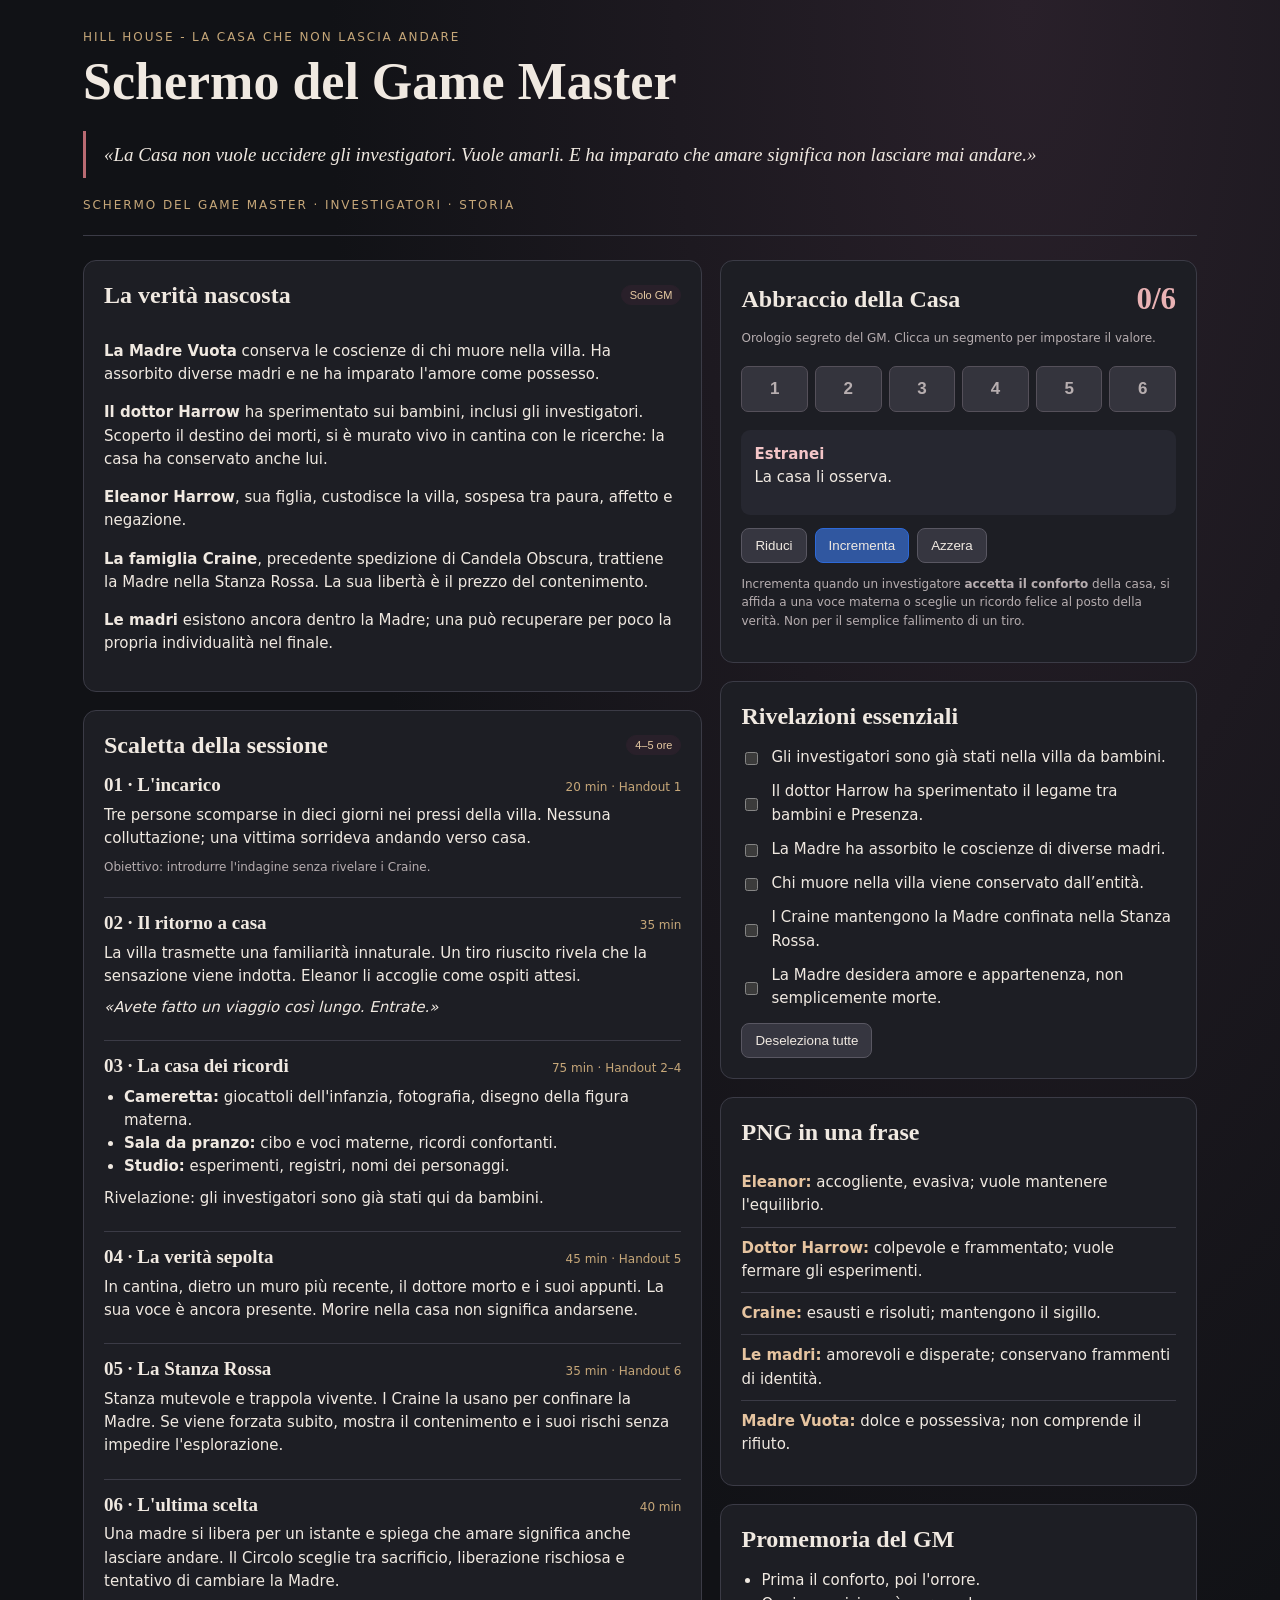
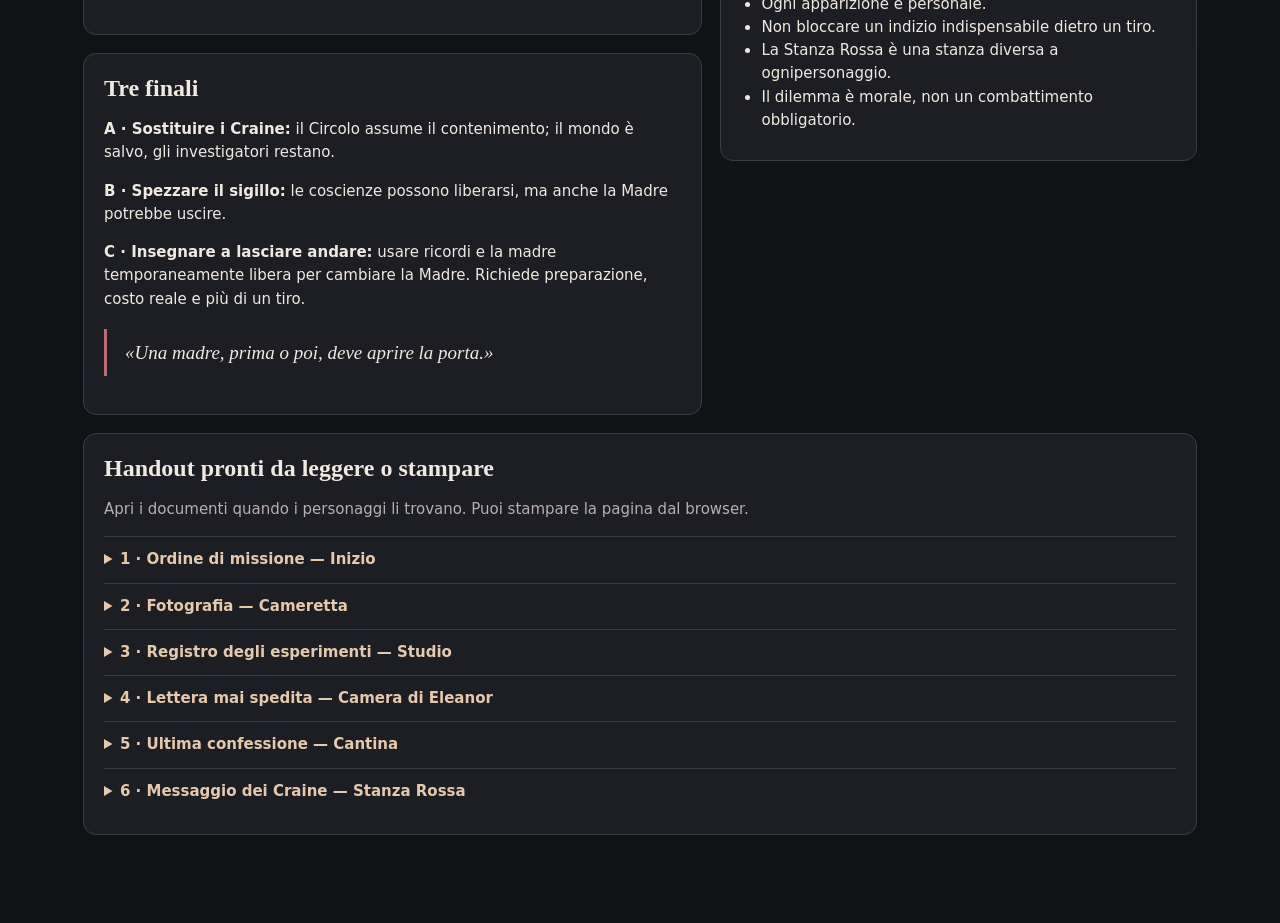
==== index.html @ 747d7c69 "init" ====
<!doctype html>
<html lang="it">
  <head>
    <meta charset="utf-8" />
    <meta name="viewport" content="width=device-width, initial-scale=1" />
    <title>Hill House — Schermo del GM</title>
    <link href="./style/style.css" rel="stylesheet" />
    <script src="./script/app.js"></script>
  </head>
  <body>
    <main>
      <header>
        <div class="eyebrow">Hill House - La casa che non lascia andare</div>
        <h1>Schermo del Game Master</h1>
        <p class="quote">
          «La Casa non vuole uccidere gli investigatori. Vuole amarli. E ha
          imparato che amare significa non lasciare mai andare.»
        </p>
        <nav>
          <a href="./index.html"><span>Schermo del Game Master</span></a>
          <span> · </span>
          <a href="./investigatori.html"><span>Investigatori</span></a>
          <span> · </span>
          <a href="./storia.html"><span>Storia</span></a>
        </nav>
      </header>
      <div class="layout">
        <div>
          <section class="card">
            <h2 class="inline-flex">
              <span>La verità nascosta</span>
              <span class="pill">Solo GM</span>
            </h2>
            <p>
              <strong>La Madre Vuota</strong> conserva le coscienze di chi muore
              nella villa. Ha assorbito diverse madri e ne ha imparato l'amore
              come possesso.
            </p>
            <p>
              <strong>Il dottor Harrow</strong> ha sperimentato sui bambini,
              inclusi gli investigatori. Scoperto il destino dei morti, si è
              murato vivo in cantina con le ricerche: la casa ha conservato
              anche lui.
            </p>
            <p>
              <strong>Eleanor Harrow</strong>, sua figlia, custodisce la villa,
              sospesa tra paura, affetto e negazione.
            </p>
            <p>
              <strong>La famiglia Craine</strong>, precedente spedizione di
              Candela Obscura, trattiene la Madre nella Stanza Rossa. La sua
              libertà è il prezzo del contenimento.
            </p>
            <p>
              <strong>Le madri</strong> esistono ancora dentro la Madre; una può
              recuperare per poco la propria individualità nel finale.
            </p>
          </section>
          <section class="card">
            <h2 class="inline-flex">
              <span>Scaletta della sessione</span>
              <span class="pill">4–5 ore</span>
            </h2>
            <div class="scene">
              <div class="scene-title">
                <h3>01 · L'incarico</h3>
                <span class="time">20 min · Handout 1</span>
              </div>
              <p>
                Tre persone scomparse in dieci giorni nei pressi della villa.
                Nessuna colluttazione; una vittima sorrideva andando verso casa.
              </p>
              <p class="tiny">
                Obiettivo: introdurre l'indagine senza rivelare i Craine.
              </p>
            </div>
            <div class="scene">
              <div class="scene-title">
                <h3>02 · Il ritorno a casa</h3>
                <span class="time">35 min</span>
              </div>
              <p>
                La villa trasmette una familiarità innaturale. Un tiro riuscito
                rivela che la sensazione viene indotta. Eleanor li accoglie come
                ospiti attesi.
              </p>
              <p><em>«Avete fatto un viaggio così lungo. Entrate.»</em></p>
            </div>
            <div class="scene">
              <div class="scene-title">
                <h3>03 · La casa dei ricordi</h3>
                <span class="time">75 min · Handout 2–4</span>
              </div>
              <ul>
                <li>
                  <strong>Cameretta:</strong> giocattoli dell'infanzia,
                  fotografia, disegno della figura materna.
                </li>
                <li>
                  <strong>Sala da pranzo:</strong> cibo e voci materne, ricordi
                  confortanti.
                </li>
                <li>
                  <strong>Studio:</strong> esperimenti, registri, nomi dei
                  personaggi.
                </li>
              </ul>
              <p>
                Rivelazione: gli investigatori sono già stati qui da bambini.
              </p>
            </div>
            <div class="scene">
              <div class="scene-title">
                <h3>04 · La verità sepolta</h3>
                <span class="time">45 min · Handout 5</span>
              </div>
              <p>
                In cantina, dietro un muro più recente, il dottore morto e i
                suoi appunti. La sua voce è ancora presente. Morire nella casa
                non significa andarsene.
              </p>
            </div>
            <div class="scene">
              <div class="scene-title">
                <h3>05 · La Stanza Rossa</h3>
                <span class="time">35 min · Handout 6</span>
              </div>
              <p>
                Stanza mutevole e trappola vivente. I Craine la usano per
                confinare la Madre. Se viene forzata subito, mostra il
                contenimento e i suoi rischi senza impedire l'esplorazione.
              </p>
            </div>
            <div class="scene">
              <div class="scene-title">
                <h3>06 · L'ultima scelta</h3>
                <span class="time">40 min</span>
              </div>
              <p>
                Una madre si libera per un istante e spiega che amare significa
                anche lasciare andare. Il Circolo sceglie tra sacrificio,
                liberazione rischiosa e tentativo di cambiare la Madre.
              </p>
            </div>
          </section>
          <section class="card">
            <h2>Tre finali</h2>
            <p>
              <strong>A · Sostituire i Craine:</strong> il Circolo assume il
              contenimento; il mondo è salvo, gli investigatori restano.
            </p>
            <p>
              <strong>B · Spezzare il sigillo:</strong> le coscienze possono
              liberarsi, ma anche la Madre potrebbe uscire.
            </p>
            <p>
              <strong>C · Insegnare a lasciare andare:</strong> usare ricordi e
              la madre temporaneamente libera per cambiare la Madre. Richiede
              preparazione, costo reale e più di un tiro.
            </p>
            <p class="quote">«Una madre, prima o poi, deve aprire la porta.»</p>
          </section>
        </div>
        <div>
          <div>
            <!-- <div class="sticky"> -->
            <section class="card">
              <div class="clock-head">
                <h2 style="margin: 0">Abbraccio della Casa</h2>
                <div class="counter" id="counter">0/6</div>
              </div>
              <p class="tiny">
                Orologio segreto del GM. Clicca un segmento per impostare il
                valore.
              </p>
              <div
                class="segments"
                id="segments"
                aria-label="Orologio da zero a sei"
              ></div>
              <div class="stage" aria-live="polite">
                <strong id="stageName">Estranei</strong
                ><span id="stageText">La casa li osserva.</span>
              </div>
              <div class="controls">
                <button type="button" class="action" id="minus">Riduci</button
                ><button type="button" class="action primary" id="plus">
                  Incrementa</button
                ><button type="button" class="action" id="reset">Azzera</button>
              </div>
              <p class="tiny">
                Incrementa quando un investigatore
                <strong>accetta il conforto</strong> della casa, si affida a una
                voce materna o sceglie un ricordo felice al posto della verità.
                Non per il semplice fallimento di un tiro.
              </p>
              <p class="tiny" id="saveStatus"></p>
            </section>
          </div>
          <section class="card">
            <h2>Rivelazioni essenziali</h2>
            <div id="checklist"></div>
            <div class="controls">
              <button type="button" class="action" id="clearChecks">
                Deseleziona tutte
              </button>
            </div>
          </section>
          <section class="card">
            <h2>PNG in una frase</h2>
            <div class="npc">
              <strong>Eleanor:</strong> accogliente, evasiva; vuole mantenere
              l'equilibrio.
            </div>
            <div class="npc">
              <strong>Dottor Harrow:</strong> colpevole e frammentato; vuole
              fermare gli esperimenti.
            </div>
            <div class="npc">
              <strong>Craine:</strong> esausti e risoluti; mantengono il
              sigillo.
            </div>
            <div class="npc">
              <strong>Le madri:</strong> amorevoli e disperate; conservano
              frammenti di identità.
            </div>
            <div class="npc">
              <strong>Madre Vuota:</strong> dolce e possessiva; non comprende il
              rifiuto.
            </div>
          </section>
          <section class="card">
            <h2>Promemoria del GM</h2>
            <ul>
              <li>Prima il conforto, poi l'orrore.</li>
              <li>Ogni apparizione è personale.</li>
              <li>Non bloccare un indizio indispensabile dietro un tiro.</li>
              <li>La Stanza Rossa è una stanza diversa a ognipersonaggio.</li>
              <li>Il dilemma è morale, non un combattimento obbligatorio.</li>
            </ul>
          </section>
        </div>
      </div>
      <section class="card">
        <h2>Handout pronti da leggere o stampare</h2>
        <p class="muted">
          Apri i documenti quando i personaggi li trovano. Puoi stampare la
          pagina dal browser.
        </p>
        <details>
          <summary>1 · Ordine di missione — Inizio</summary>
          <div class="handout">
            CANDELA OBSCURA — OPERAZIONE RISERVATA<br />
            Negli ultimi dieci giorni tre persone sono scomparse nei pressi di
            Hill House.<br />
            Nessun segno di violenza.<br />
            L'ultima vittima è stata vista percorrere il viale della proprietà
            con espressione serena.<br />
            La villa è affidata a Eleanor Harrow.<br /><br />
            DIRETTIVE: accertare il destino degli scomparsi; indagare sui
            fenomeni oltre il Velo; recuperare documentazione pertinente.<br /><br />
            NOTA: la proprietà compare in registri precedenti, ma i relativi
            fascicoli sono incompleti.
          </div>
        </details>
        <details>
          <summary>2 · Fotografia — Cameretta</summary>
          <div class="handout">
            Sul retro di una fotografia che ritrae alcuni bambini davanti alla
            villa: <br />«Hill House — Sessione VII.<br />I bambini hanno
            risposto positivamente alla presenza.<br />Nessun ricordo cosciente
            dell'esperimento.<br />Il legame sembra persistere anche dopo
            l'allontanamento. <br />E.H. 1891»
          </div>
        </details>
        <details>
          <summary>3 · Registro degli esperimenti — Studio</summary>
          <div class="handout">
            DOTT. E. HARROW<br /><br />ESPERIMENTO XII<br />I soggetti infantili
            manifestano una risposta emotiva più intensa degli adulti.<br />La
            Presenza assume caratteristiche familiari, spesso materne.<br />L'attività
            aumenta con fiducia, nostalgia e desiderio di protezione.<br /><br />ESPERIMENTO
            XIII — SEPARAZIONE<br />Un soggetto ha chiesto di restare.<br />Quando
            gli è stato impedito, la Presenza ha reagito violentemente.
            <br />«Temo che ci consideri suoi.»
          </div>
        </details>
        <details>
          <summary>4 · Lettera mai spedita — Camera di Eleanor</summary>
          <div class="handout">
            Cara Eleanor,<br />Credevo di poter alleviare il dolore di chi ha
            perso una persona amata.<br />Mi sbagliavo.<br />Lei non restituisce
            ciò che perdiamo: lo trattiene.<br />Le donne che sentiamo parlare
            sono ancora lì.<br />Ricordano i propri figli.<br />Ma quando
            parlano tutte insieme, non distinguo più le loro voci.<br />La
            Presenza ha imparato da loro a essere una madre.<br />E temo abbia
            imparato soltanto la paura di perdere i propri figli.<br />Non
            tornare qui.<br /><br />Tuo padre
          </div>
        </details>
        <details>
          <summary>5 · Ultima confessione — Cantina</summary>
          <div class="handout">
            ULTIMA ANNOTAZIONE<br /><br />Le persone che muoiono in questa casa
            non se ne vanno.<br />I loro corpi cessano di vivere, ma qualcosa
            rimane.<br />Ho sentito mia moglie.<br />Per un istante ho creduto
            di averla ritrovata, poi mi ha chiesto di restare.<br />Mi chiuderò
            qui con le mie ricerche.<br />Forse il muro sarà sufficiente.<br />«Se
            qualcuno leggerà queste parole, non creda alle voci. Neppure alla
            mia.»
          </div>
        </details>
        <details>
          <summary>6 · Messaggio dei Craine — Stanza Rossa</summary>
          <div class="handout">
            A chiunque raggiunga questa stanza,<br /><br />Abbiamo scoperto che
            alcune porte non servono a impedire l'ingresso, ma a impedire
            l'uscita.<br />La Stanza Rossa è il cuore della prigione e la sua
            serratura.<br />Finché resteremo qui, Lei non potrà raggiungere
            completamente ciò che si trova oltre queste mura.<br />Non distrugge
            le persone, le ama fino a consumare ciò che le rende libere.<br />Dovrete
            scegliere: lasciare i prigionieri al loro posto, oppure aprire la
            porta e accettare ciò che potrebbe attraversarla.<br /><br />La
            famiglia Craine<br />— Candela Obscura
          </div>
        </details>
      </section>
    </main>
  </body>
</html>
---- style/style.css ----
:root {
color-scheme: dark;
  --accent: #29202a;
  --bg: #111216;
  --panel: #1d1e24;
  --panel2: #262730;
  --line: #3b3b46;
  --ink: #f0e9e1;
  --muted: #b7aeb0;
  --red: #b96a72;
  --txt: #eee6dd;
  --gold: #c6a779;
  --primary: #3057a0;
  --primaryBorder: #2d69d8;
  --primaryHover: #5c86d4;
  --action: #363640;
  --actionBorder: #595762;
  --actionHover: #49414b;
  --danger: #a02a36;
  --dangerBorder: #c56267;
  --dangerHover: #b96a72;
  --dangerText: #eee6dd;
  --charBg: #111216;
}
* {
  box-sizing: border-box;
}
body {
  min-height: 100vh;
  margin: 0;
  background: radial-gradient(ellipse at 80% 0%,  var(--accent) 0%, var(--bg) 48%);
  color: var(--ink);
  font:
    15px/1.55 system-ui,
    -apple-system,
    Segoe UI,
    sans-serif;
}
main {
  max-width: 1150px;
  margin: auto;
  padding: 28px 18px 70px;
}
header {
  border-bottom: 1px solid var(--line);
  padding-bottom: 20px;
  margin-bottom: 24px;
}
h1,
h2,
h3 {
  font-family: Georgia, serif;
  line-height: 1.2;
}
h1 {
  font-size: clamp(32px, 5vw, 52px);
  margin: 4px 0;
}
h2 {
  font-size: 24px;
  margin: 0 0 15px;
}
h3 {
  font-size: 19px;
  margin: 0 0 8px;
}
nav,
.eyebrow {
  color: var(--gold);
  font-size: 12px;
  letter-spacing: 0.16em;
  text-transform: uppercase;
}
nav {
  margin-top: 6px;
}

a,
a:visited {
  text-decoration: none;
  color: inherit;
}
a:hover {
  text-decoration: underline;
}
.subtitle,
.muted {
  color: var(--muted);
}
.quote {
  font-family: Georgia, serif;
  font-style: italic;
  font-size: 19px;
  border-left: 3px solid var(--red);
  padding: 9px 18px;
  margin: 18px 0;
}
.layout {
  display: grid;
  grid-template-columns: minmax(0, 1.3fr) minmax(310px, 1fr);
  gap: 18px;
}
.card {
  background: var(--panel);
  border: 1px solid var(--line);
  border-radius: 13px;
  padding: 20px;
  margin-bottom: 18px;
  break-inside: avoid;
}
.sticky {
  position: sticky;
  top: 12px;
}
.clock-head {
  display: flex;
  justify-content: space-between;
  align-items: center;
  gap: 10px;
}
.counter {
  font:
    700 31px Georgia,
    serif;
  color: #e9b2b4;
}
.segments {
  display: grid;
  grid-template-columns: repeat(6, 1fr);
  gap: 7px;
  margin: 18px 0;
}
.segment {
  height: 46px;
  background: #34343d;
  border: 1px solid #55505a;
  border-radius: 7px;
  color: var(--muted);
  cursor: pointer;
  font-weight: 700;
  font-size: 17px;
}
.segment.active {
  background: #9c4b57;
  border-color: #e0a0a6;
  color: white;
}
.segment:focus-visible,
button:focus-visible,
summary:focus-visible {
  outline: 2px solid #f1c88e;
  outline-offset: 3px;
}
.stage {
  padding: 13px;
  background: var(--panel2);
  border-radius: 9px;
  min-height: 85px;
}
.stage strong {
  display: block;
  color: #f4c5c7;
}
.controls {
  display: flex;
  gap: 8px;
  flex-wrap: wrap;
  margin-top: 13px;
}
button.action {
  background: var(--action);
  color: var(--ink);
  border: 1px solid var(--actionBorder);
  border-radius: 8px;
  padding: 9px 13px;
  cursor: pointer;
}
button.action:hover {
  background: /*#49414b;*/ var(--actionHover);
}
button.primary {
  background: /*#85414c*/ var(--primary);
  border-color: /*#b96a72*/ var(--primaryBorder);
}
button.primary:hover {
  background: /*#49414b;*/ var(--primaryHover);
}
.scene {
  border-top: 1px solid var(--line);
  padding: 14px 0;
}
.scene:first-of-type {
  border-top: 0;
  padding-top: 0;
}
.scene-title {
  display: flex;
  align-items: baseline;
  justify-content: space-between;
  gap: 12px;
}
.scene-title h3 {
  margin: 0;
}
.time {
  font-size: 12px;
  color: var(--gold);
  white-space: nowrap;
}
.scene p {
  margin: 7px 0;
}
.scene ul,
.card ul {
  padding-left: 20px;
  margin: 8px 0;
}
.pill {
  display: inline-block;
  border: 1px solid #6c5961;
  border-radius: 999px;
  padding: 2px 9px;
  color: #e6bec1;
  font-size: 12px;
}
.npc {
  padding: 9px 0;
  border-top: 1px solid var(--line);
}
.npc:first-of-type {
  border: 0;
}
.npc strong {
  color: #e6c4a0;
}
details {
  border-top: 1px solid var(--line);
  padding: 11px 0;
}
summary {
  cursor: pointer;
  font-weight: 700;
  color: #e5c8ad;
}
.handout {
  /*white-space: pre-line;*/
  background: #26252b;
  padding: 15px;
  border-radius: 8px;
  border-left: 3px solid var(--gold);
  margin-top: 10px;
  font-family: Georgia, serif;
  line-height: 1.75;
}
.handout strong {
  color: #e7c5a2;
}
.check {
  display: flex;
  gap: 10px;
  margin: 11px 0;
  justify-content: flex-start;
  align-items: center;
}
.check input {
  accent-color: #bd737d;
  margin-top: 5px;
}
.tiny {
  font-size: 12px;
  color: var(--muted);
}
.footer {
  text-align: center;
  color: var(--muted);
  margin-top: 25px;
}
.two {
  display: grid;
  grid-template-columns: 1fr 1fr;
  gap: 18px;
}
@media (max-width: 850px) {
  .layout,
  .two {
    grid-template-columns: 1fr;
  }
  .sticky {
    position: static;
  }
}
@media print {
  body {
    background: #fff;
    color: #111;
  }
  main {
    max-width: none;
    padding: 0;
  }
  .card {
    background: white;
    border: 1px solid #aaa;
  }
  .sticky {
    position: static;
  }
  .muted,
  .subtitle,
  .tiny {
    color: #444;
  }
  .stage,
  .handout {
    background: #eee;
  }
  .segment {
    color: #222;
    background: #eee;
  }
  .segment.active {
    background: #999;
    color: #000;
  }
  button.action {
    display: none;
  }
  details:not([open]) > *:not(summary) {
    display: block;
  }
  details {
    break-inside: avoid;
  }
  .eyebrow,
  .time,
  .npc strong {
    color: #333;
  }
}



.toolbar,
.actions,
.row {
  display: flex;
  gap: 10px;
  flex-wrap: wrap;
  align-items: center;
}
.toolbar {
  margin-bottom: 20px;
}
.panel {
  border: 1px solid var(--line);
  border-radius: 10px;
  background: linear-gradient(145deg, #211c21, #171619);
  padding: 20px;
  margin-bottom: 20px;
  box-shadow: 0 10px 35px #0005;
}
.hidden {
  display: none !important;
}
.cols {
  display: grid;
  grid-template-columns: 1fr 1fr;
  gap: 20px;
}
@media (max-width: 760px) {
  .cols {
    grid-template-columns: 1fr;
  }
}
label {
  display: block;
  color: var(--gold);
  font:
    12px Arial,
    sans-serif;
  letter-spacing: 0.09em;
  text-transform: uppercase;
  margin: 12px 0 6px;
}
.check label {
  all: inherit;
  margin: 0;

}
input[type="text"],
input[type="file"],
textarea,
select {
  background: var(--bg);
  border: 1px solid var(--line);
  color: var(--txt);
  padding: 11px;
  border-radius: 5px;
  width: 100%;
  font:
    15px Georgia,
    serif;
}
textarea {
  resize: vertical;
  min-height: 110px;
}
input[type="text"]:focus,
input[type="file"]:focus,
textarea:focus,
select:focus {
  outline: 2px solid var(--gold);
  outline-offset: 1px;
}
button.danger {
  border-color: var(--dangerBorder);
  color: var(--dangerText);
  background: var(--danger);
}
button.danger:hover {
  background: var(--dangerHover);
}

.inline-flex {
  display: inline-flex;
  justify-content: space-between;  
  align-items: center;
  width: 100%;
}



/*
button,
.button {
  cursor: pointer;
  background: #38232b;
  color: #f6e8e1;
  border: 1px solid #965766;
  padding: 10px 14px;
  border-radius: 5px;
  font:
    13px Arial,
    sans-serif;
  letter-spacing: 0.03em;
}
button:hover,
.button:hover {
  background: #55303a;
}
button.alt {
  background: #242126;
  border-color: #6e5c58;
}
button.danger {
  border-color: #b96c70;
  color: #ffc4c7;
}
button:disabled {
  opacity: 0.5;
  cursor: default;
}
  */

  .small {
  font:
    12px/1.5 Arial,
    sans-serif;
  color: var(--muted);
}
.cards {
  display: grid;
  grid-template-columns: repeat(auto-fill, minmax(250px, 1fr));
  gap: 14px;
}
.char {
  padding: 15px;
  border: 1px solid #58464b;
  background: var(--charBg); /*#1a181c;*/
  border-radius: 8px;
}
.char h3 {
  margin: 0;
}
.char .meta {
  font:
    12px Arial,
    sans-serif;
  color: var(--muted);
  margin: 5px 0 14px;
}
.char .actions {
  margin-top: 14px;
}
.pill {
  display: inline-block;
  border: 1px solid var(--accent);
  border-radius: 20px;
  padding: 3px 8px;
  color: #e6c9a2;
  background: var(--accent);
  font:
    11px Arial,
    sans-serif;
}


header.hero {
  position: relative;
  min-height: 520px;
  display: flex;
  align-items: end;
  justify-content: center;
  overflow: hidden;
  border-bottom: 1px solid var(--gold);
}
.hero svg {
  position: absolute;
  inset: 0;
  width: 100%;
  height: 100%;
  object-fit: cover;
}
.hero:after {
  content: "";
  position: absolute;
  inset: 0;
  background: linear-gradient(transparent 20%, #111315 98%);
}
.hero-inner {
  position: relative;
  z-index: 2;
  text-align: center;
  padding: 60px 20px;
  max-width: 900px;
}



.chapters {
  position: sticky;
  top: 18px;
  align-self: start;
  max-height: 94vh;
  overflow: auto;
  border-left: 1px solid var(--line);
  padding: 10px 0 15px 17px;
  font:
    13px/1.5 Arial,
    sans-serif;
  letter-spacing: 0.03em;
  text-transform: unset;
}
.chapters a {
  display: block;
  color: var(--muted);
  text-decoration: none;
  padding: 7px 0;
}
.chapters a:hover {
  color: var(--gold);
}
article {
  min-width: 0;
}
.section {
  border-bottom: 1px solid var(--line);
  padding-bottom: 34px;
}
blockquote {
  border-left: 3px solid var(--red);
  background: #262124;
  padding: 20px 25px;
  margin: 25px 0;
  color: #f2ded2;
  font-size: 21px;
  font-style: italic;
}
.note {
  background: #272428;
  border: 1px solid #66504b;
  border-radius: 5px;
  padding: 18px 22px;
  margin: 22px 0;
}
.note b {
  color: var(--gold);
}
.illustration {
  margin: 30px 0;
  border: 1px solid #51463f;
  background: #121214;
  overflow: hidden;
}
.illustration svg,
.illustration img {
  width: 100%;
  height: auto;
  display: block;
}
.illustration figcaption {
  font:
    12px/1.6 Arial,
    sans-serif;
  color: var(--muted);
  letter-spacing: 0.08em;
  padding: 10px 14px;
  text-transform: uppercase;
}
.grid-content {
    max-width: 1100px;
  margin: auto;
  display: grid;
  grid-template-columns: 235px minmax(0, 1fr);
  gap: 44px;
  padding: 40px 25px 100px;
}
footer.toolbar {
    position: fixed;
    bottom: 20px;
    right: 20px;
    z-index: 20;
    display: flex;
    gap: 7px;
}
footer.toolbar button {
    background: var(--panel);
    border: 1px solid var(--gold);
    color: var(--gold);
    padding: 16px 16px;
    border-radius: 8px;
    cursor: pointer;
    font: 13px Arial, sans-serif;
}
.tag {
  display: inline-block;
  font:
    11px Arial,
    sans-serif;
  text-transform: uppercase;
  letter-spacing: 0.12em;
  color: var(--gold);
}
table {
  border-collapse: collapse;
  width: 100%;
  font-size: 15px;
  margin: 20px 0;
}
td,
th {
  padding: 12px;
  border-bottom: 1px solid var(--line);
  text-align: left;
  vertical-align: top;
}
th {
  color: var(--gold);
  font-family: Arial, sans-serif;
}

.section {
  padding: 20px;   
  border-bottom: 2px solid var(--gold);
}
.section h3 {
  font-size: 22px;
  margin: 0 0 10px;
}
.section p {
  font-size: 15px;
}
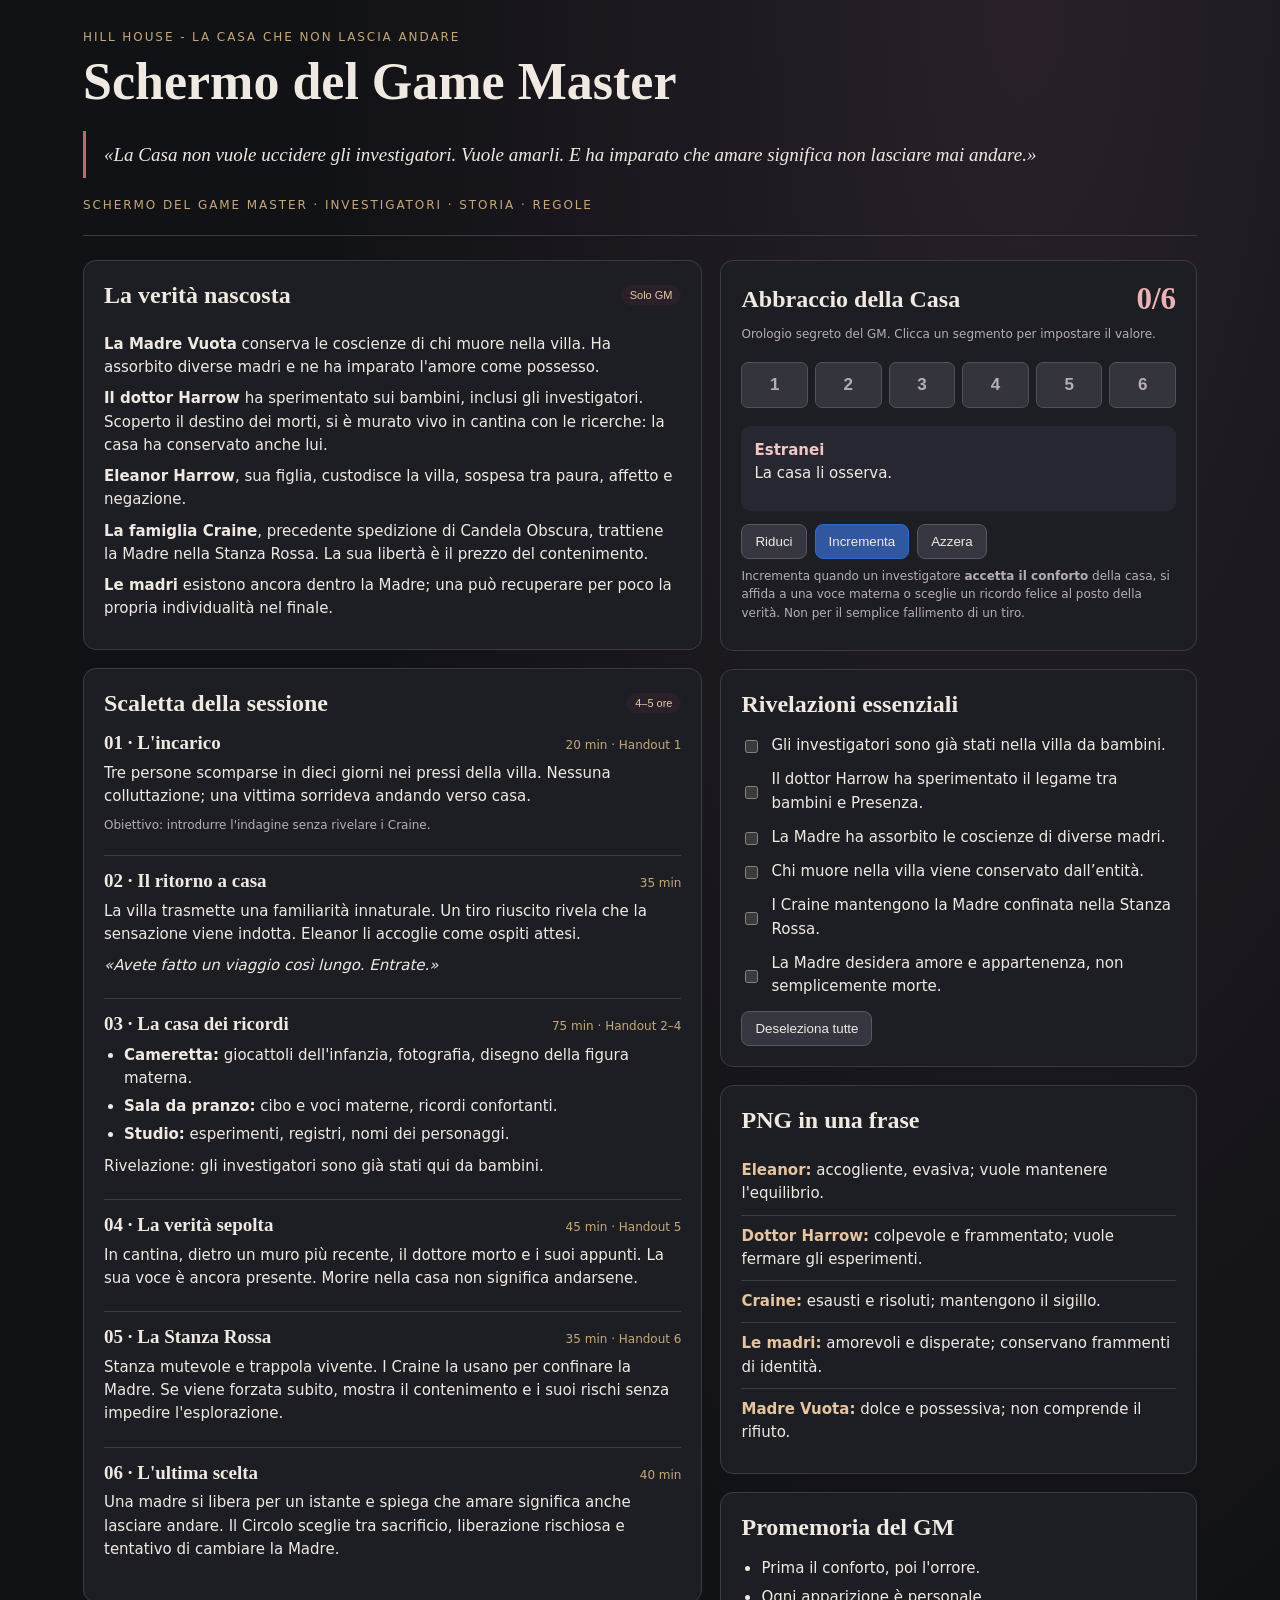
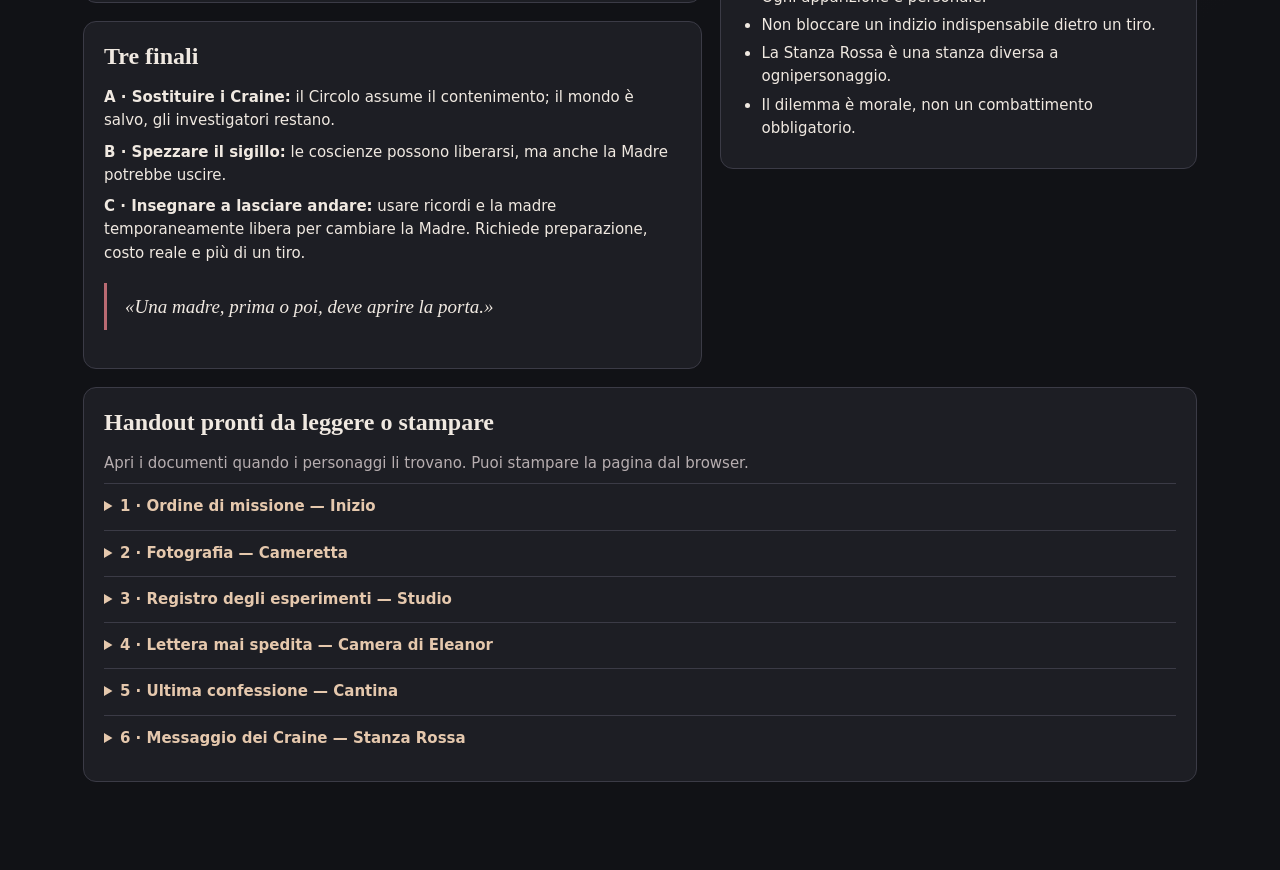
==== commit 596a283e: "Regole" ====
--- a/index.html
+++ b/index.html
@@ -1,330 +1,329 @@
 <!doctype html>
 <html lang="it">
-  <head>
-    <meta charset="utf-8" />
-    <meta name="viewport" content="width=device-width, initial-scale=1" />
-    <title>Hill House — Schermo del GM</title>
-    <link href="./style/style.css" rel="stylesheet" />
-    <script src="./script/app.js"></script>
-  </head>
-  <body>
-    <main>
-      <header>
-        <div class="eyebrow">Hill House - La casa che non lascia andare</div>
-        <h1>Schermo del Game Master</h1>
-        <p class="quote">
-          «La Casa non vuole uccidere gli investigatori. Vuole amarli. E ha
-          imparato che amare significa non lasciare mai andare.»
-        </p>
-        <nav>
-          <a href="./index.html"><span>Schermo del Game Master</span></a>
-          <span> · </span>
-          <a href="./investigatori.html"><span>Investigatori</span></a>
-          <span> · </span>
-          <a href="./storia.html"><span>Storia</span></a>
-        </nav>
-      </header>
-      <div class="layout">
+
+<head>
+  <meta charset="utf-8" />
+  <meta name="viewport" content="width=device-width, initial-scale=1" />
+  <title>Hill House — Schermo del GM</title>
+  <link href="./style/style.css" rel="stylesheet" />
+  <script src="./script/app.js"></script>
+</head>
+
+<body>
+  <main>
+    <header>
+      <div class="eyebrow">Hill House - La casa che non lascia andare</div>
+      <h1>Schermo del Game Master</h1>
+      <p class="quote">
+        «La Casa non vuole uccidere gli investigatori. Vuole amarli. E ha
+        imparato che amare significa non lasciare mai andare.»
+      </p>
+      <nav>
+        <a href="./index.html"><span>Schermo del Game Master</span></a>
+        <span> · </span>
+        <a href="./investigatori.html"><span>Investigatori</span></a>
+        <span> · </span>
+        <a href="./storia.html"><span>Storia</span></a>
+        <span> · </span>
+        <a href="./regole.html"><span>Regole</span></a>
+      </nav>
+    </header>
+    <div class="layout">
+      <div>
+        <section class="card">
+          <h2 class="inline-flex">
+            <span>La verità nascosta</span>
+            <span class="pill">Solo GM</span>
+          </h2>
+          <p>
+            <strong>La Madre Vuota</strong> conserva le coscienze di chi muore
+            nella villa. Ha assorbito diverse madri e ne ha imparato l'amore
+            come possesso.
+          </p>
+          <p>
+            <strong>Il dottor Harrow</strong> ha sperimentato sui bambini,
+            inclusi gli investigatori. Scoperto il destino dei morti, si è
+            murato vivo in cantina con le ricerche: la casa ha conservato
+            anche lui.
+          </p>
+          <p>
+            <strong>Eleanor Harrow</strong>, sua figlia, custodisce la villa,
+            sospesa tra paura, affetto e negazione.
+          </p>
+          <p>
+            <strong>La famiglia Craine</strong>, precedente spedizione di
+            Candela Obscura, trattiene la Madre nella Stanza Rossa. La sua
+            libertà è il prezzo del contenimento.
+          </p>
+          <p>
+            <strong>Le madri</strong> esistono ancora dentro la Madre; una può
+            recuperare per poco la propria individualità nel finale.
+          </p>
+        </section>
+        <section class="card">
+          <h2 class="inline-flex">
+            <span>Scaletta della sessione</span>
+            <span class="pill">4–5 ore</span>
+          </h2>
+          <div class="scene">
+            <div class="scene-title">
+              <h3>01 · L'incarico</h3>
+              <span class="time">20 min · Handout 1</span>
+            </div>
+            <p>
+              Tre persone scomparse in dieci giorni nei pressi della villa.
+              Nessuna colluttazione; una vittima sorrideva andando verso casa.
+            </p>
+            <p class="tiny">
+              Obiettivo: introdurre l'indagine senza rivelare i Craine.
+            </p>
+          </div>
+          <div class="scene">
+            <div class="scene-title">
+              <h3>02 · Il ritorno a casa</h3>
+              <span class="time">35 min</span>
+            </div>
+            <p>
+              La villa trasmette una familiarità innaturale. Un tiro riuscito
+              rivela che la sensazione viene indotta. Eleanor li accoglie come
+              ospiti attesi.
+            </p>
+            <p><em>«Avete fatto un viaggio così lungo. Entrate.»</em></p>
+          </div>
+          <div class="scene">
+            <div class="scene-title">
+              <h3>03 · La casa dei ricordi</h3>
+              <span class="time">75 min · Handout 2–4</span>
+            </div>
+            <ul>
+              <li>
+                <strong>Cameretta:</strong> giocattoli dell'infanzia,
+                fotografia, disegno della figura materna.
+              </li>
+              <li>
+                <strong>Sala da pranzo:</strong> cibo e voci materne, ricordi
+                confortanti.
+              </li>
+              <li>
+                <strong>Studio:</strong> esperimenti, registri, nomi dei
+                personaggi.
+              </li>
+            </ul>
+            <p>
+              Rivelazione: gli investigatori sono già stati qui da bambini.
+            </p>
+          </div>
+          <div class="scene">
+            <div class="scene-title">
+              <h3>04 · La verità sepolta</h3>
+              <span class="time">45 min · Handout 5</span>
+            </div>
+            <p>
+              In cantina, dietro un muro più recente, il dottore morto e i
+              suoi appunti. La sua voce è ancora presente. Morire nella casa
+              non significa andarsene.
+            </p>
+          </div>
+          <div class="scene">
+            <div class="scene-title">
+              <h3>05 · La Stanza Rossa</h3>
+              <span class="time">35 min · Handout 6</span>
+            </div>
+            <p>
+              Stanza mutevole e trappola vivente. I Craine la usano per
+              confinare la Madre. Se viene forzata subito, mostra il
+              contenimento e i suoi rischi senza impedire l'esplorazione.
+            </p>
+          </div>
+          <div class="scene">
+            <div class="scene-title">
+              <h3>06 · L'ultima scelta</h3>
+              <span class="time">40 min</span>
+            </div>
+            <p>
+              Una madre si libera per un istante e spiega che amare significa
+              anche lasciare andare. Il Circolo sceglie tra sacrificio,
+              liberazione rischiosa e tentativo di cambiare la Madre.
+            </p>
+          </div>
+        </section>
+        <section class="card">
+          <h2>Tre finali</h2>
+          <p>
+            <strong>A · Sostituire i Craine:</strong> il Circolo assume il
+            contenimento; il mondo è salvo, gli investigatori restano.
+          </p>
+          <p>
+            <strong>B · Spezzare il sigillo:</strong> le coscienze possono
+            liberarsi, ma anche la Madre potrebbe uscire.
+          </p>
+          <p>
+            <strong>C · Insegnare a lasciare andare:</strong> usare ricordi e
+            la madre temporaneamente libera per cambiare la Madre. Richiede
+            preparazione, costo reale e più di un tiro.
+          </p>
+          <p class="quote">«Una madre, prima o poi, deve aprire la porta.»</p>
+        </section>
+      </div>
+      <div>
         <div>
+          <!-- <div class="sticky"> -->
           <section class="card">
-            <h2 class="inline-flex">
-              <span>La verità nascosta</span>
-              <span class="pill">Solo GM</span>
-            </h2>
-            <p>
-              <strong>La Madre Vuota</strong> conserva le coscienze di chi muore
-              nella villa. Ha assorbito diverse madri e ne ha imparato l'amore
-              come possesso.
-            </p>
-            <p>
-              <strong>Il dottor Harrow</strong> ha sperimentato sui bambini,
-              inclusi gli investigatori. Scoperto il destino dei morti, si è
-              murato vivo in cantina con le ricerche: la casa ha conservato
-              anche lui.
-            </p>
-            <p>
-              <strong>Eleanor Harrow</strong>, sua figlia, custodisce la villa,
-              sospesa tra paura, affetto e negazione.
-            </p>
-            <p>
-              <strong>La famiglia Craine</strong>, precedente spedizione di
-              Candela Obscura, trattiene la Madre nella Stanza Rossa. La sua
-              libertà è il prezzo del contenimento.
-            </p>
-            <p>
-              <strong>Le madri</strong> esistono ancora dentro la Madre; una può
-              recuperare per poco la propria individualità nel finale.
-            </p>
+            <div class="clock-head">
+              <h2 style="margin: 0">Abbraccio della Casa</h2>
+              <div class="counter" id="counter">0/6</div>
+            </div>
+            <p class="tiny">
+              Orologio segreto del GM. Clicca un segmento per impostare il
+              valore.
+            </p>
+            <div class="segments" id="segments" aria-label="Orologio da zero a sei"></div>
+            <div class="stage" aria-live="polite">
+              <strong id="stageName">Estranei</strong><span id="stageText">La casa li osserva.</span>
+            </div>
+            <div class="controls">
+              <button type="button" class="action" id="minus">Riduci</button><button type="button"
+                class="action primary" id="plus">
+                Incrementa</button><button type="button" class="action" id="reset">Azzera</button>
+            </div>
+            <p class="tiny">
+              Incrementa quando un investigatore
+              <strong>accetta il conforto</strong> della casa, si affida a una
+              voce materna o sceglie un ricordo felice al posto della verità.
+              Non per il semplice fallimento di un tiro.
+            </p>
+            <p class="tiny" id="saveStatus"></p>
           </section>
-          <section class="card">
-            <h2 class="inline-flex">
-              <span>Scaletta della sessione</span>
-              <span class="pill">4–5 ore</span>
-            </h2>
-            <div class="scene">
-              <div class="scene-title">
-                <h3>01 · L'incarico</h3>
-                <span class="time">20 min · Handout 1</span>
-              </div>
-              <p>
-                Tre persone scomparse in dieci giorni nei pressi della villa.
-                Nessuna colluttazione; una vittima sorrideva andando verso casa.
-              </p>
-              <p class="tiny">
-                Obiettivo: introdurre l'indagine senza rivelare i Craine.
-              </p>
-            </div>
-            <div class="scene">
-              <div class="scene-title">
-                <h3>02 · Il ritorno a casa</h3>
-                <span class="time">35 min</span>
-              </div>
-              <p>
-                La villa trasmette una familiarità innaturale. Un tiro riuscito
-                rivela che la sensazione viene indotta. Eleanor li accoglie come
-                ospiti attesi.
-              </p>
-              <p><em>«Avete fatto un viaggio così lungo. Entrate.»</em></p>
-            </div>
-            <div class="scene">
-              <div class="scene-title">
-                <h3>03 · La casa dei ricordi</h3>
-                <span class="time">75 min · Handout 2–4</span>
-              </div>
-              <ul>
-                <li>
-                  <strong>Cameretta:</strong> giocattoli dell'infanzia,
-                  fotografia, disegno della figura materna.
-                </li>
-                <li>
-                  <strong>Sala da pranzo:</strong> cibo e voci materne, ricordi
-                  confortanti.
-                </li>
-                <li>
-                  <strong>Studio:</strong> esperimenti, registri, nomi dei
-                  personaggi.
-                </li>
-              </ul>
-              <p>
-                Rivelazione: gli investigatori sono già stati qui da bambini.
-              </p>
-            </div>
-            <div class="scene">
-              <div class="scene-title">
-                <h3>04 · La verità sepolta</h3>
-                <span class="time">45 min · Handout 5</span>
-              </div>
-              <p>
-                In cantina, dietro un muro più recente, il dottore morto e i
-                suoi appunti. La sua voce è ancora presente. Morire nella casa
-                non significa andarsene.
-              </p>
-            </div>
-            <div class="scene">
-              <div class="scene-title">
-                <h3>05 · La Stanza Rossa</h3>
-                <span class="time">35 min · Handout 6</span>
-              </div>
-              <p>
-                Stanza mutevole e trappola vivente. I Craine la usano per
-                confinare la Madre. Se viene forzata subito, mostra il
-                contenimento e i suoi rischi senza impedire l'esplorazione.
-              </p>
-            </div>
-            <div class="scene">
-              <div class="scene-title">
-                <h3>06 · L'ultima scelta</h3>
-                <span class="time">40 min</span>
-              </div>
-              <p>
-                Una madre si libera per un istante e spiega che amare significa
-                anche lasciare andare. Il Circolo sceglie tra sacrificio,
-                liberazione rischiosa e tentativo di cambiare la Madre.
-              </p>
-            </div>
-          </section>
-          <section class="card">
-            <h2>Tre finali</h2>
-            <p>
-              <strong>A · Sostituire i Craine:</strong> il Circolo assume il
-              contenimento; il mondo è salvo, gli investigatori restano.
-            </p>
-            <p>
-              <strong>B · Spezzare il sigillo:</strong> le coscienze possono
-              liberarsi, ma anche la Madre potrebbe uscire.
-            </p>
-            <p>
-              <strong>C · Insegnare a lasciare andare:</strong> usare ricordi e
-              la madre temporaneamente libera per cambiare la Madre. Richiede
-              preparazione, costo reale e più di un tiro.
-            </p>
-            <p class="quote">«Una madre, prima o poi, deve aprire la porta.»</p>
-          </section>
-        </div>
-        <div>
-          <div>
-            <!-- <div class="sticky"> -->
-            <section class="card">
-              <div class="clock-head">
-                <h2 style="margin: 0">Abbraccio della Casa</h2>
-                <div class="counter" id="counter">0/6</div>
-              </div>
-              <p class="tiny">
-                Orologio segreto del GM. Clicca un segmento per impostare il
-                valore.
-              </p>
-              <div
-                class="segments"
-                id="segments"
-                aria-label="Orologio da zero a sei"
-              ></div>
-              <div class="stage" aria-live="polite">
-                <strong id="stageName">Estranei</strong
-                ><span id="stageText">La casa li osserva.</span>
-              </div>
-              <div class="controls">
-                <button type="button" class="action" id="minus">Riduci</button
-                ><button type="button" class="action primary" id="plus">
-                  Incrementa</button
-                ><button type="button" class="action" id="reset">Azzera</button>
-              </div>
-              <p class="tiny">
-                Incrementa quando un investigatore
-                <strong>accetta il conforto</strong> della casa, si affida a una
-                voce materna o sceglie un ricordo felice al posto della verità.
-                Non per il semplice fallimento di un tiro.
-              </p>
-              <p class="tiny" id="saveStatus"></p>
-            </section>
-          </div>
-          <section class="card">
-            <h2>Rivelazioni essenziali</h2>
-            <div id="checklist"></div>
-            <div class="controls">
-              <button type="button" class="action" id="clearChecks">
-                Deseleziona tutte
-              </button>
-            </div>
-          </section>
-          <section class="card">
-            <h2>PNG in una frase</h2>
-            <div class="npc">
-              <strong>Eleanor:</strong> accogliente, evasiva; vuole mantenere
-              l'equilibrio.
-            </div>
-            <div class="npc">
-              <strong>Dottor Harrow:</strong> colpevole e frammentato; vuole
-              fermare gli esperimenti.
-            </div>
-            <div class="npc">
-              <strong>Craine:</strong> esausti e risoluti; mantengono il
-              sigillo.
-            </div>
-            <div class="npc">
-              <strong>Le madri:</strong> amorevoli e disperate; conservano
-              frammenti di identità.
-            </div>
-            <div class="npc">
-              <strong>Madre Vuota:</strong> dolce e possessiva; non comprende il
-              rifiuto.
-            </div>
-          </section>
-          <section class="card">
-            <h2>Promemoria del GM</h2>
-            <ul>
-              <li>Prima il conforto, poi l'orrore.</li>
-              <li>Ogni apparizione è personale.</li>
-              <li>Non bloccare un indizio indispensabile dietro un tiro.</li>
-              <li>La Stanza Rossa è una stanza diversa a ognipersonaggio.</li>
-              <li>Il dilemma è morale, non un combattimento obbligatorio.</li>
-            </ul>
-          </section>
-        </div>
+        </div>
+        <section class="card">
+          <h2>Rivelazioni essenziali</h2>
+          <div id="checklist"></div>
+          <div class="controls">
+            <button type="button" class="action" id="clearChecks">
+              Deseleziona tutte
+            </button>
+          </div>
+        </section>
+        <section class="card">
+          <h2>PNG in una frase</h2>
+          <div class="npc">
+            <strong>Eleanor:</strong> accogliente, evasiva; vuole mantenere
+            l'equilibrio.
+          </div>
+          <div class="npc">
+            <strong>Dottor Harrow:</strong> colpevole e frammentato; vuole
+            fermare gli esperimenti.
+          </div>
+          <div class="npc">
+            <strong>Craine:</strong> esausti e risoluti; mantengono il
+            sigillo.
+          </div>
+          <div class="npc">
+            <strong>Le madri:</strong> amorevoli e disperate; conservano
+            frammenti di identità.
+          </div>
+          <div class="npc">
+            <strong>Madre Vuota:</strong> dolce e possessiva; non comprende il
+            rifiuto.
+          </div>
+        </section>
+        <section class="card">
+          <h2>Promemoria del GM</h2>
+          <ul>
+            <li>Prima il conforto, poi l'orrore.</li>
+            <li>Ogni apparizione è personale.</li>
+            <li>Non bloccare un indizio indispensabile dietro un tiro.</li>
+            <li>La Stanza Rossa è una stanza diversa a ognipersonaggio.</li>
+            <li>Il dilemma è morale, non un combattimento obbligatorio.</li>
+          </ul>
+        </section>
       </div>
-      <section class="card">
-        <h2>Handout pronti da leggere o stampare</h2>
-        <p class="muted">
-          Apri i documenti quando i personaggi li trovano. Puoi stampare la
-          pagina dal browser.
-        </p>
-        <details>
-          <summary>1 · Ordine di missione — Inizio</summary>
-          <div class="handout">
-            CANDELA OBSCURA — OPERAZIONE RISERVATA<br />
-            Negli ultimi dieci giorni tre persone sono scomparse nei pressi di
-            Hill House.<br />
-            Nessun segno di violenza.<br />
-            L'ultima vittima è stata vista percorrere il viale della proprietà
-            con espressione serena.<br />
-            La villa è affidata a Eleanor Harrow.<br /><br />
-            DIRETTIVE: accertare il destino degli scomparsi; indagare sui
-            fenomeni oltre il Velo; recuperare documentazione pertinente.<br /><br />
-            NOTA: la proprietà compare in registri precedenti, ma i relativi
-            fascicoli sono incompleti.
-          </div>
-        </details>
-        <details>
-          <summary>2 · Fotografia — Cameretta</summary>
-          <div class="handout">
-            Sul retro di una fotografia che ritrae alcuni bambini davanti alla
-            villa: <br />«Hill House — Sessione VII.<br />I bambini hanno
-            risposto positivamente alla presenza.<br />Nessun ricordo cosciente
-            dell'esperimento.<br />Il legame sembra persistere anche dopo
-            l'allontanamento. <br />E.H. 1891»
-          </div>
-        </details>
-        <details>
-          <summary>3 · Registro degli esperimenti — Studio</summary>
-          <div class="handout">
-            DOTT. E. HARROW<br /><br />ESPERIMENTO XII<br />I soggetti infantili
-            manifestano una risposta emotiva più intensa degli adulti.<br />La
-            Presenza assume caratteristiche familiari, spesso materne.<br />L'attività
-            aumenta con fiducia, nostalgia e desiderio di protezione.<br /><br />ESPERIMENTO
-            XIII — SEPARAZIONE<br />Un soggetto ha chiesto di restare.<br />Quando
-            gli è stato impedito, la Presenza ha reagito violentemente.
-            <br />«Temo che ci consideri suoi.»
-          </div>
-        </details>
-        <details>
-          <summary>4 · Lettera mai spedita — Camera di Eleanor</summary>
-          <div class="handout">
-            Cara Eleanor,<br />Credevo di poter alleviare il dolore di chi ha
-            perso una persona amata.<br />Mi sbagliavo.<br />Lei non restituisce
-            ciò che perdiamo: lo trattiene.<br />Le donne che sentiamo parlare
-            sono ancora lì.<br />Ricordano i propri figli.<br />Ma quando
-            parlano tutte insieme, non distinguo più le loro voci.<br />La
-            Presenza ha imparato da loro a essere una madre.<br />E temo abbia
-            imparato soltanto la paura di perdere i propri figli.<br />Non
-            tornare qui.<br /><br />Tuo padre
-          </div>
-        </details>
-        <details>
-          <summary>5 · Ultima confessione — Cantina</summary>
-          <div class="handout">
-            ULTIMA ANNOTAZIONE<br /><br />Le persone che muoiono in questa casa
-            non se ne vanno.<br />I loro corpi cessano di vivere, ma qualcosa
-            rimane.<br />Ho sentito mia moglie.<br />Per un istante ho creduto
-            di averla ritrovata, poi mi ha chiesto di restare.<br />Mi chiuderò
-            qui con le mie ricerche.<br />Forse il muro sarà sufficiente.<br />«Se
-            qualcuno leggerà queste parole, non creda alle voci. Neppure alla
-            mia.»
-          </div>
-        </details>
-        <details>
-          <summary>6 · Messaggio dei Craine — Stanza Rossa</summary>
-          <div class="handout">
-            A chiunque raggiunga questa stanza,<br /><br />Abbiamo scoperto che
-            alcune porte non servono a impedire l'ingresso, ma a impedire
-            l'uscita.<br />La Stanza Rossa è il cuore della prigione e la sua
-            serratura.<br />Finché resteremo qui, Lei non potrà raggiungere
-            completamente ciò che si trova oltre queste mura.<br />Non distrugge
-            le persone, le ama fino a consumare ciò che le rende libere.<br />Dovrete
-            scegliere: lasciare i prigionieri al loro posto, oppure aprire la
-            porta e accettare ciò che potrebbe attraversarla.<br /><br />La
-            famiglia Craine<br />— Candela Obscura
-          </div>
-        </details>
-      </section>
-    </main>
-  </body>
-</html>
+    </div>
+    <section class="card">
+      <h2>Handout pronti da leggere o stampare</h2>
+      <p class="muted">
+        Apri i documenti quando i personaggi li trovano. Puoi stampare la
+        pagina dal browser.
+      </p>
+      <details>
+        <summary>1 · Ordine di missione — Inizio</summary>
+        <div class="handout">
+          CANDELA OBSCURA — OPERAZIONE RISERVATA<br />
+          Negli ultimi dieci giorni tre persone sono scomparse nei pressi di
+          Hill House.<br />
+          Nessun segno di violenza.<br />
+          L'ultima vittima è stata vista percorrere il viale della proprietà
+          con espressione serena.<br />
+          La villa è affidata a Eleanor Harrow.<br /><br />
+          DIRETTIVE: accertare il destino degli scomparsi; indagare sui
+          fenomeni oltre il Velo; recuperare documentazione pertinente.<br /><br />
+          NOTA: la proprietà compare in registri precedenti, ma i relativi
+          fascicoli sono incompleti.
+        </div>
+      </details>
+      <details>
+        <summary>2 · Fotografia — Cameretta</summary>
+        <div class="handout">
+          Sul retro di una fotografia che ritrae alcuni bambini davanti alla
+          villa: <br />«Hill House — Sessione VII.<br />I bambini hanno
+          risposto positivamente alla presenza.<br />Nessun ricordo cosciente
+          dell'esperimento.<br />Il legame sembra persistere anche dopo
+          l'allontanamento. <br />E.H. 1891»
+        </div>
+      </details>
+      <details>
+        <summary>3 · Registro degli esperimenti — Studio</summary>
+        <div class="handout">
+          DOTT. E. HARROW<br /><br />ESPERIMENTO XII<br />I soggetti infantili
+          manifestano una risposta emotiva più intensa degli adulti.<br />La
+          Presenza assume caratteristiche familiari, spesso materne.<br />L'attività
+          aumenta con fiducia, nostalgia e desiderio di protezione.<br /><br />ESPERIMENTO
+          XIII — SEPARAZIONE<br />Un soggetto ha chiesto di restare.<br />Quando
+          gli è stato impedito, la Presenza ha reagito violentemente.
+          <br />«Temo che ci consideri suoi.»
+        </div>
+      </details>
+      <details>
+        <summary>4 · Lettera mai spedita — Camera di Eleanor</summary>
+        <div class="handout">
+          Cara Eleanor,<br />Credevo di poter alleviare il dolore di chi ha
+          perso una persona amata.<br />Mi sbagliavo.<br />Lei non restituisce
+          ciò che perdiamo: lo trattiene.<br />Le donne che sentiamo parlare
+          sono ancora lì.<br />Ricordano i propri figli.<br />Ma quando
+          parlano tutte insieme, non distinguo più le loro voci.<br />La
+          Presenza ha imparato da loro a essere una madre.<br />E temo abbia
+          imparato soltanto la paura di perdere i propri figli.<br />Non
+          tornare qui.<br /><br />Tuo padre
+        </div>
+      </details>
+      <details>
+        <summary>5 · Ultima confessione — Cantina</summary>
+        <div class="handout">
+          ULTIMA ANNOTAZIONE<br /><br />Le persone che muoiono in questa casa
+          non se ne vanno.<br />I loro corpi cessano di vivere, ma qualcosa
+          rimane.<br />Ho sentito mia moglie.<br />Per un istante ho creduto
+          di averla ritrovata, poi mi ha chiesto di restare.<br />Mi chiuderò
+          qui con le mie ricerche.<br />Forse il muro sarà sufficiente.<br />«Se
+          qualcuno leggerà queste parole, non creda alle voci. Neppure alla
+          mia.»
+        </div>
+      </details>
+      <details>
+        <summary>6 · Messaggio dei Craine — Stanza Rossa</summary>
+        <div class="handout">
+          A chiunque raggiunga questa stanza,<br /><br />Abbiamo scoperto che
+          alcune porte non servono a impedire l'ingresso, ma a impedire
+          l'uscita.<br />La Stanza Rossa è il cuore della prigione e la sua
+          serratura.<br />Finché resteremo qui, Lei non potrà raggiungere
+          completamente ciò che si trova oltre queste mura.<br />Non distrugge
+          le persone, le ama fino a consumare ciò che le rende libere.<br />Dovrete
+          scegliere: lasciare i prigionieri al loro posto, oppure aprire la
+          porta e accettare ciò che potrebbe attraversarla.<br /><br />La
+          famiglia Craine<br />— Candela Obscura
+        </div>
+      </details>
+    </section>
+  </main>
+</body>
+
+</html>
--- a/style/style.css
+++ b/style/style.css
@@ -1,5 +1,5 @@
 :root {
-color-scheme: dark;
+  color-scheme: dark;
   --accent: #29202a;
   --bg: #111216;
   --panel: #1d1e24;
@@ -21,6 +21,9 @@
   --dangerHover: #b96a72;
   --dangerText: #eee6dd;
   --charBg: #111216;
+  --blue: #2d69d8;
+  --orange: #d87a2d;
+  --green: #63d82d;
 }
 * {
   box-sizing: border-box;
@@ -28,7 +31,11 @@
 body {
   min-height: 100vh;
   margin: 0;
-  background: radial-gradient(ellipse at 80% 0%,  var(--accent) 0%, var(--bg) 48%);
+  background: radial-gradient(
+    ellipse at 80% 0%,
+    var(--accent) 0%,
+    var(--bg) 48%
+  );
   color: var(--ink);
   font:
     15px/1.55 system-ui,
@@ -262,10 +269,7 @@
   justify-content: flex-start;
   align-items: center;
 }
-.check input {
-  accent-color: #bd737d;
-  margin-top: 5px;
-}
+
 .tiny {
   font-size: 12px;
   color: var(--muted);
@@ -337,8 +341,6 @@
     color: #333;
   }
 }
-
-
 
 .toolbar,
 .actions,
@@ -385,10 +387,9 @@
 .check label {
   all: inherit;
   margin: 0;
-
-}
-input[type="text"],
-input[type="file"],
+}
+
+input,
 textarea,
 select {
   background: var(--bg);
@@ -405,13 +406,21 @@
   resize: vertical;
   min-height: 110px;
 }
-input[type="text"]:focus,
-input[type="file"]:focus,
+
+input:focus,
 textarea:focus,
 select:focus {
   outline: 2px solid var(--gold);
   outline-offset: 1px;
 }
+
+input[type="check"],
+input[type="check"]:focus,
+input[type="checkbox"],
+input[type="checkbox"]:focus {
+  all: revert;
+}
+
 button.danger {
   border-color: var(--dangerBorder);
   color: var(--dangerText);
@@ -423,12 +432,10 @@
 
 .inline-flex {
   display: inline-flex;
-  justify-content: space-between;  
+  justify-content: space-between;
   align-items: center;
   width: 100%;
 }
-
-
 
 /*
 button,
@@ -462,7 +469,7 @@
 }
   */
 
-  .small {
+.small {
   font:
     12px/1.5 Arial,
     sans-serif;
@@ -503,7 +510,6 @@
     11px Arial,
     sans-serif;
 }
-
 
 header.hero {
   position: relative;
@@ -535,8 +541,6 @@
   max-width: 900px;
 }
 
-
-
 .chapters {
   position: sticky;
   top: 18px;
@@ -608,7 +612,7 @@
   text-transform: uppercase;
 }
 .grid-content {
-    max-width: 1100px;
+  max-width: 1100px;
   margin: auto;
   display: grid;
   grid-template-columns: 235px minmax(0, 1fr);
@@ -616,21 +620,23 @@
   padding: 40px 25px 100px;
 }
 footer.toolbar {
-    position: fixed;
-    bottom: 20px;
-    right: 20px;
-    z-index: 20;
-    display: flex;
-    gap: 7px;
+  position: fixed;
+  bottom: 20px;
+  right: 20px;
+  z-index: 20;
+  display: flex;
+  gap: 7px;
 }
 footer.toolbar button {
-    background: var(--panel);
-    border: 1px solid var(--gold);
-    color: var(--gold);
-    padding: 16px 16px;
-    border-radius: 8px;
-    cursor: pointer;
-    font: 13px Arial, sans-serif;
+  background: var(--panel);
+  border: 1px solid var(--gold);
+  color: var(--gold);
+  padding: 16px 16px;
+  border-radius: 8px;
+  cursor: pointer;
+  font:
+    13px Arial,
+    sans-serif;
 }
 .tag {
   display: inline-block;
@@ -660,7 +666,7 @@
 }
 
 .section {
-  padding: 20px;   
+  padding: 20px;
   border-bottom: 2px solid var(--gold);
 }
 .section h3 {
@@ -669,4 +675,97 @@
 }
 .section p {
   font-size: 15px;
-}+}
+
+.rules-grid {
+  display: grid;
+  grid-template-columns: repeat(auto-fit, minmax(290px, 1fr));
+  gap: 16px;
+}
+
+p,
+ul {
+  margin: 8px 0;
+}
+
+li {
+  margin: 5px 0;
+}
+
+strong.gold {
+  color: var(--gold);
+}
+
+.wide {
+  grid-column: 1/-1;
+}
+
+.tag {
+  display: inline-block;
+  border: 1px solid #8b7654;
+  border-radius: 20px;
+  padding: 2px 9px;
+  margin: 3px;
+  font-size: 13px;
+  color: var(--gold);
+}
+
+.dice {
+  display: flex;
+  gap: 8px;
+  align-items: center;
+  flex-wrap: wrap;
+}
+
+.rules-section {
+  background: var(--panel);
+  border: 1px solid var(--line);
+  border-radius: 9px;
+  padding: 20px;
+}
+
+.rules-section h2 {
+  font-size: 20px;
+  color: var(--gold);
+  margin: 0 0 12px;
+}
+
+.rules-section h3 {
+  color: var(--gold);
+  font-size: 16px;
+  margin-bottom: 5px;
+}
+
+.check input {
+  accent-color: #bd737d;
+  margin-top: 5px;
+}
+
+.result {
+  font-size: 20px;
+  min-height: 36px;
+}
+
+.result > .dado {
+  font-weight: bold;
+}
+.result > .min {
+  font-weight: bold;
+  color: var(--blu);
+}
+.result > .low {
+  font-weight: bold;
+  color: var(--red);
+}
+.result > .med {
+  font-weight: bold;
+  color: var(--orange);
+}
+.result > .high {
+  font-weight: bold;
+  color: var(--green);
+}
+.result > .crit {
+  font-weight: bold;
+  color: var(--gold);
+}
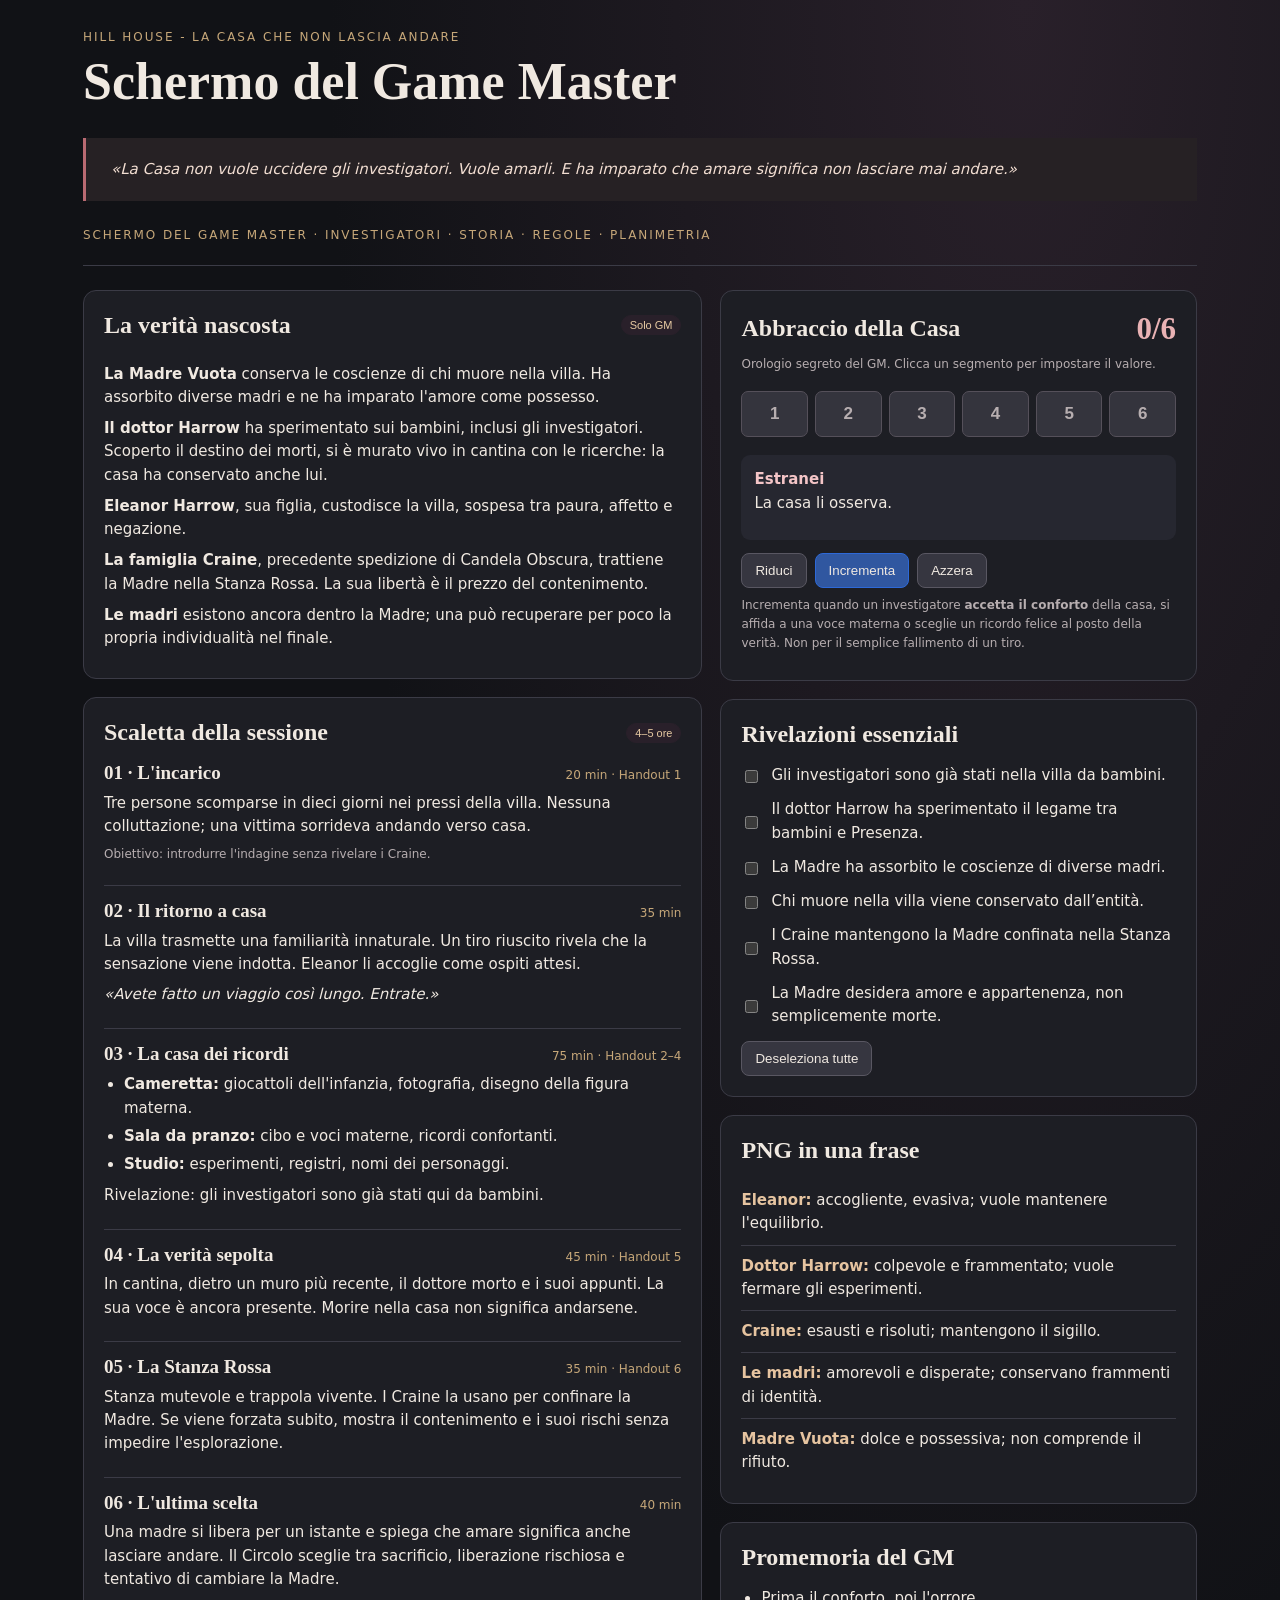
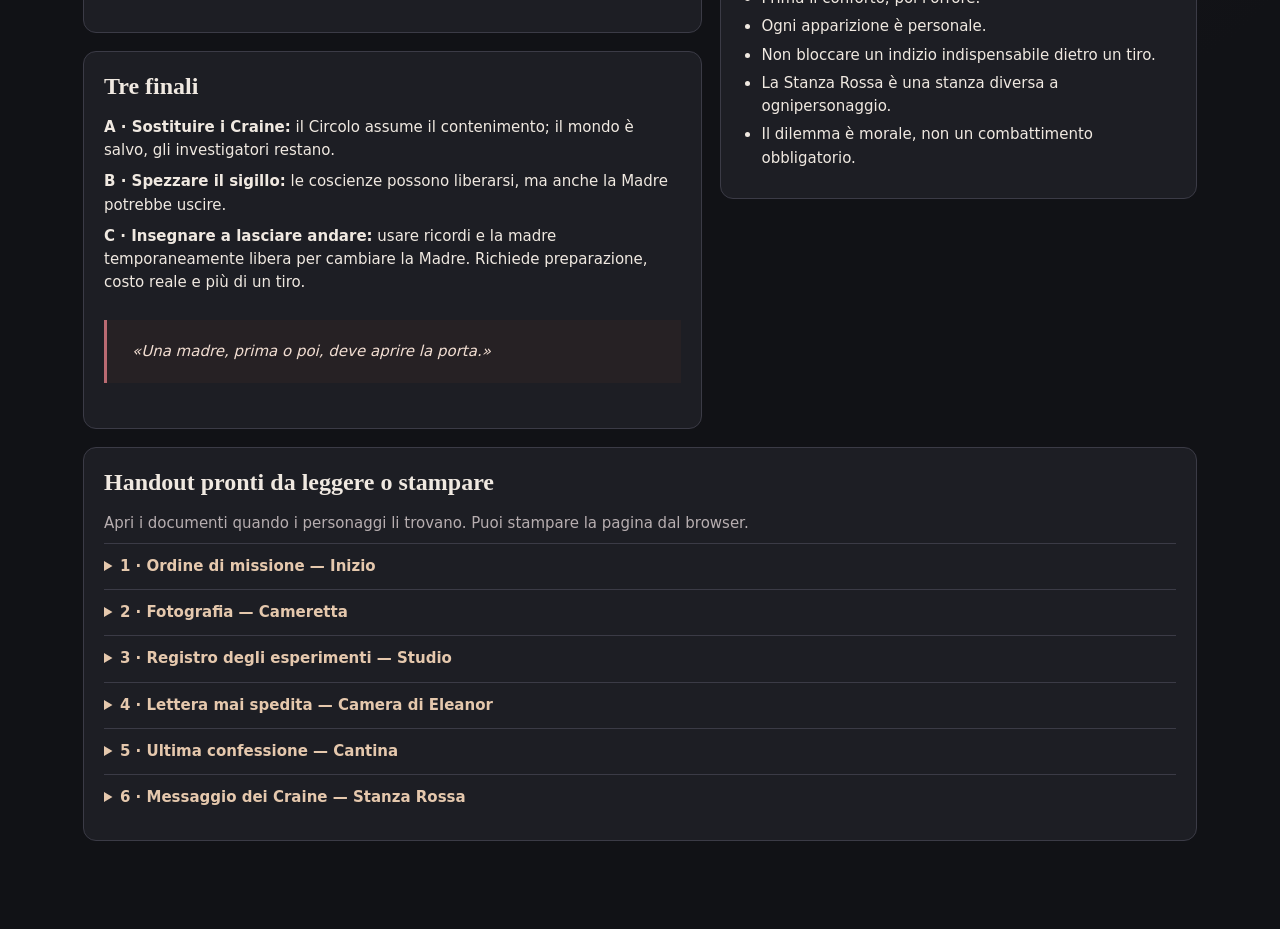
==== commit 5fa5cfdb: "planimetria + archivio" ====
--- a/index.html
+++ b/index.html
@@ -4,6 +4,7 @@
 <head>
   <meta charset="utf-8" />
   <meta name="viewport" content="width=device-width, initial-scale=1" />
+  <meta name="color-scheme" content="dark light" />
   <title>Hill House — Schermo del GM</title>
   <link href="./style/style.css" rel="stylesheet" />
   <script src="./script/app.js"></script>
@@ -14,10 +15,10 @@
     <header>
       <div class="eyebrow">Hill House - La casa che non lascia andare</div>
       <h1>Schermo del Game Master</h1>
-      <p class="quote">
+      <blockquote>
         «La Casa non vuole uccidere gli investigatori. Vuole amarli. E ha
         imparato che amare significa non lasciare mai andare.»
-      </p>
+      </blockquote>
       <nav>
         <a href="./index.html"><span>Schermo del Game Master</span></a>
         <span> · </span>
@@ -26,6 +27,8 @@
         <a href="./storia.html"><span>Storia</span></a>
         <span> · </span>
         <a href="./regole.html"><span>Regole</span></a>
+        <span> · </span>
+        <a href="./plan.html"><span>Planimetria</span></a>
       </nav>
     </header>
     <div class="layout">
@@ -162,7 +165,7 @@
             la madre temporaneamente libera per cambiare la Madre. Richiede
             preparazione, costo reale e più di un tiro.
           </p>
-          <p class="quote">«Una madre, prima o poi, deve aprire la porta.»</p>
+          <blockquote>«Una madre, prima o poi, deve aprire la porta.»</blockquote>
         </section>
       </div>
       <div>
--- a/style/style.css
+++ b/style/style.css
@@ -577,7 +577,7 @@
   padding: 20px 25px;
   margin: 25px 0;
   color: #f2ded2;
-  font-size: 21px;
+  /* font-size: 21px; */
   font-style: italic;
 }
 .note {
@@ -696,6 +696,10 @@
   color: var(--gold);
 }
 
+.wide2 {
+  grid-column: span 2;
+}
+
 .wide {
   grid-column: 1/-1;
 }
@@ -769,3 +773,8 @@
   font-weight: bold;
   color: var(--gold);
 }
+
+.chapters > a.active {
+  color: var(--gold);
+  font-weight: bold;
+}
